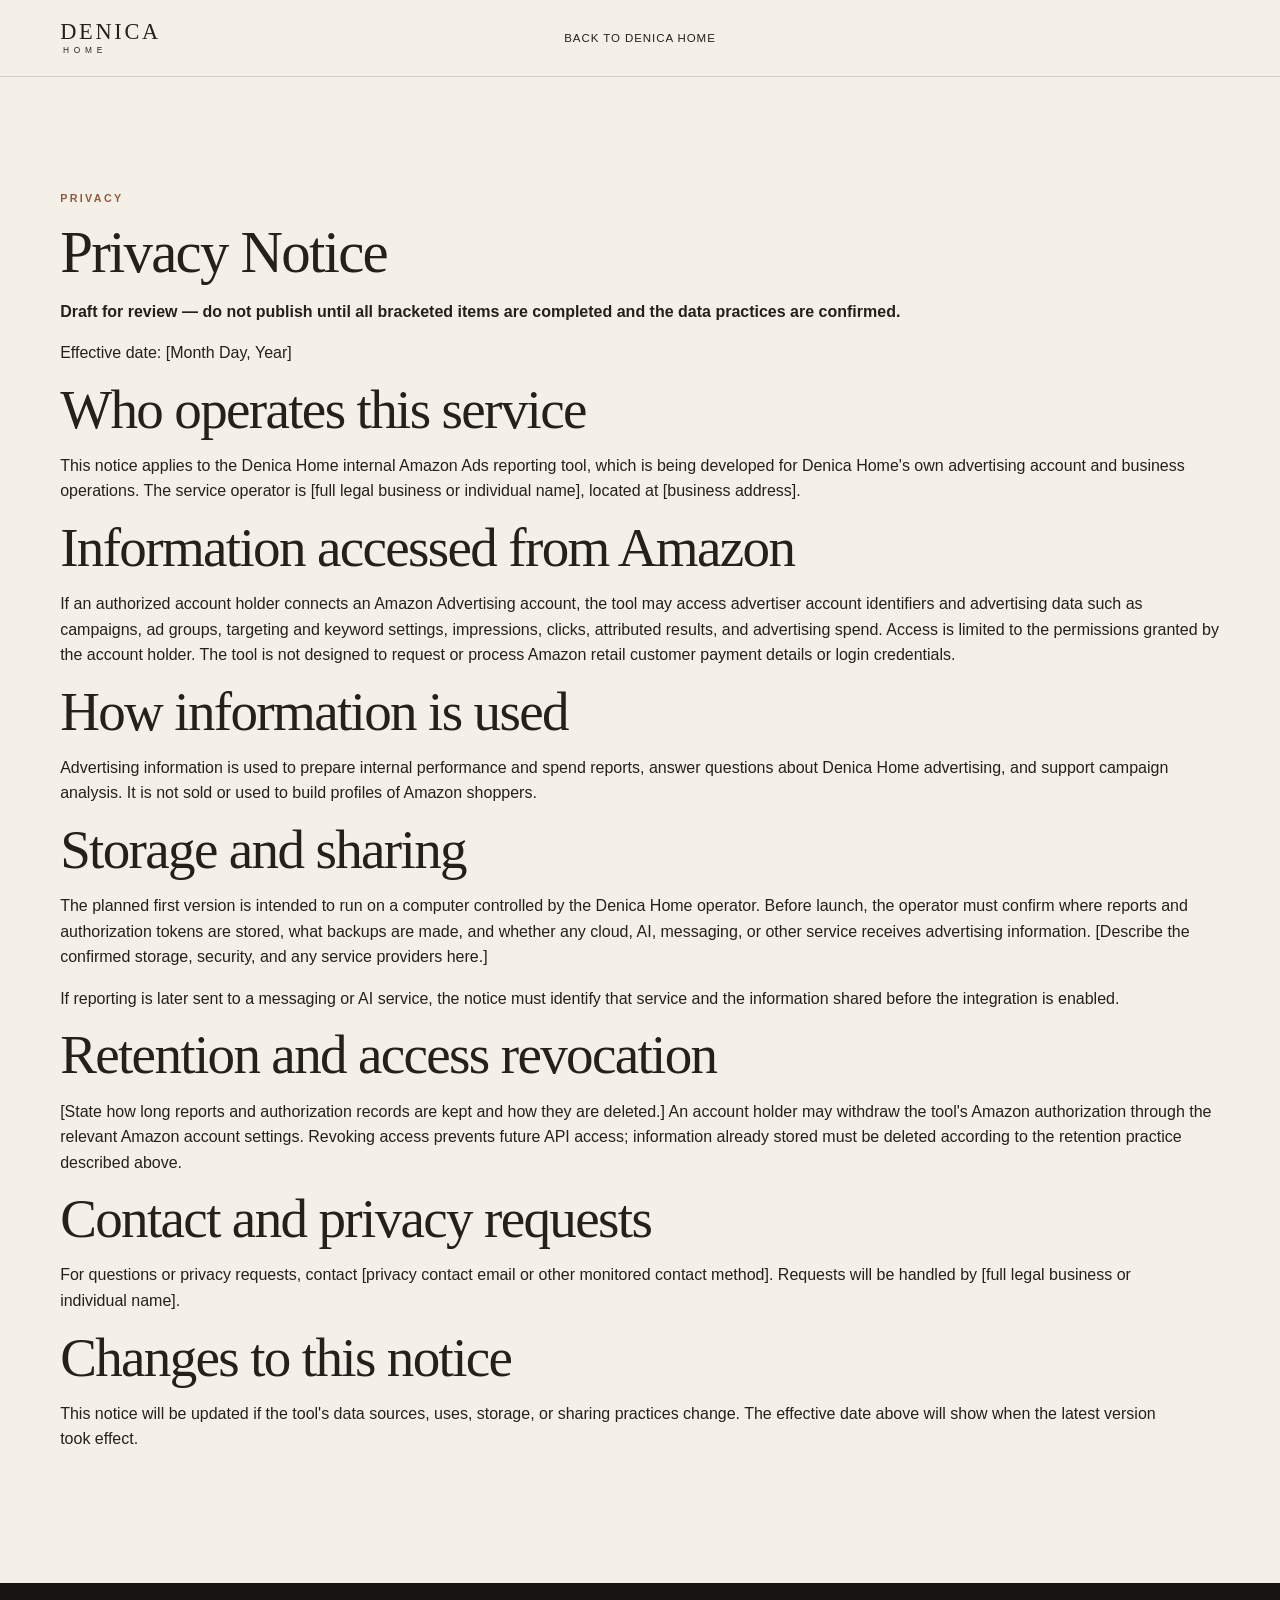
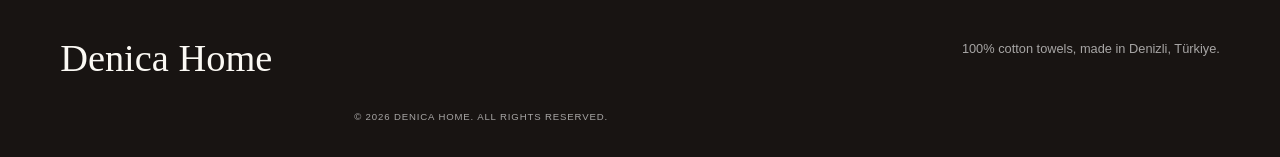
==== privacy-policy.html @ dd14f42d "Add draft privacy notice for Amazon Ads tool" ====
<!doctype html>
<html lang="en">
  <head>
    <meta charset="UTF-8" />
    <meta name="viewport" content="width=device-width, initial-scale=1" />
    <title>Privacy Notice | Denica Home</title>
    <meta name="description" content="Draft privacy notice for the Denica Home Amazon Ads reporting tool." />
    <link rel="canonical" href="https://denicahome.com/privacy-policy" />
    <link rel="stylesheet" href="styles.css" />
  </head>
  <body>
    <header class="site-header">
      <div class="nav-shell">
        <a class="wordmark" href="/" aria-label="Denica Home">
          <span>Denica</span>
          <small>Home</small>
        </a>
        <a class="nav-link-external" href="/">Back to Denica Home</a>
      </div>
    </header>

    <main id="main">
      <section class="section">
        <div class="container">
          <p class="kicker">Privacy</p>
          <h1>Privacy Notice</h1>
          <p><strong>Draft for review — do not publish until all bracketed items are completed and the data practices are confirmed.</strong></p>
          <p>Effective date: [Month Day, Year]</p>

          <h2>Who operates this service</h2>
          <p>
            This notice applies to the Denica Home internal Amazon Ads reporting tool, which is being
            developed for Denica Home's own advertising account and business operations. The service
            operator is [full legal business or individual name], located at [business address].
          </p>

          <h2>Information accessed from Amazon</h2>
          <p>
            If an authorized account holder connects an Amazon Advertising account, the tool may access
            advertiser account identifiers and advertising data such as campaigns, ad groups, targeting
            and keyword settings, impressions, clicks, attributed results, and advertising spend.
            Access is limited to the permissions granted by the account holder. The tool is not designed
            to request or process Amazon retail customer payment details or login credentials.
          </p>

          <h2>How information is used</h2>
          <p>
            Advertising information is used to prepare internal performance and spend reports, answer
            questions about Denica Home advertising, and support campaign analysis. It is not sold or
            used to build profiles of Amazon shoppers.
          </p>

          <h2>Storage and sharing</h2>
          <p>
            The planned first version is intended to run on a computer controlled by the Denica Home
            operator. Before launch, the operator must confirm where reports and authorization tokens
            are stored, what backups are made, and whether any cloud, AI, messaging, or other service
            receives advertising information. [Describe the confirmed storage, security, and any
            service providers here.]
          </p>
          <p>
            If reporting is later sent to a messaging or AI service, the notice must identify that
            service and the information shared before the integration is enabled.
          </p>

          <h2>Retention and access revocation</h2>
          <p>
            [State how long reports and authorization records are kept and how they are deleted.]
            An account holder may withdraw the tool's Amazon authorization through the relevant Amazon
            account settings. Revoking access prevents future API access; information already stored
            must be deleted according to the retention practice described above.
          </p>

          <h2>Contact and privacy requests</h2>
          <p>
            For questions or privacy requests, contact [privacy contact email or other monitored
            contact method]. Requests will be handled by [full legal business or individual name].
          </p>

          <h2>Changes to this notice</h2>
          <p>
            This notice will be updated if the tool's data sources, uses, storage, or sharing practices
            change. The effective date above will show when the latest version took effect.
          </p>
        </div>
      </section>
    </main>

    <footer class="site-footer">
      <div class="container footer-inner">
        <a class="footer-wordmark" href="/">Denica Home</a>
        <p>100% cotton towels, made in Denizli, Türkiye.</p>
        <p class="copyright">© <span data-year>2026</span> Denica Home. All rights reserved.</p>
      </div>
    </footer>
  </body>
</html>
---- styles.css ----
:root {
  --ink: #261f1b;
  --ink-soft: #5f554e;
  --ivory: #f4f0e8;
  --paper: #fbf9f4;
  --sand: #e8dfd2;
  --clay: #8f5a3f;
  --clay-light: #dcbca6;
  --navy: #17293a;
  --line: rgba(38, 31, 27, 0.16);
  --line-light: rgba(255, 255, 255, 0.18);
  --serif: "Libre Caslon Display", Georgia, serif;
  --sans: "DM Sans", Arial, sans-serif;
  --max: 1440px;
  --pad: clamp(1.25rem, 4.7vw, 5.5rem);
  --section-space: clamp(4.5rem, 9vw, 8.5rem);
}

*, *::before, *::after { box-sizing: border-box; }

html {
  scroll-behavior: smooth;
  scroll-padding-top: 5.5rem;
}

body {
  margin: 0;
  min-width: 320px;
  overflow-x: hidden;
  background: var(--ivory);
  color: var(--ink);
  font-family: var(--sans);
  font-size: 1rem;
  line-height: 1.6;
  -webkit-font-smoothing: antialiased;
}

body.menu-open { overflow: hidden; }
img { display: block; max-width: 100%; height: auto; }
picture { display: block; }
a { color: inherit; }
button { font: inherit; }
button, a { -webkit-tap-highlight-color: transparent; }
::selection { background: var(--ink); color: var(--paper); }
:focus-visible { outline: 2px solid var(--clay); outline-offset: 3px; }

.sr-only {
  position: absolute;
  width: 1px;
  height: 1px;
  padding: 0;
  margin: -1px;
  overflow: hidden;
  clip: rect(0, 0, 0, 0);
  white-space: nowrap;
  border: 0;
}

.skip-link {
  position: fixed;
  top: 0.75rem;
  left: 0.75rem;
  z-index: 1000;
  padding: 0.7rem 1rem;
  transform: translateY(-160%);
  background: var(--ink);
  color: white;
  text-decoration: none;
}

.skip-link:focus { transform: translateY(0); }

.container { width: min(100%, var(--max)); margin-inline: auto; padding-inline: var(--pad); }
.section { padding-block: var(--section-space); }

/* Type */

h1, h2, h3 { margin: 0; font-family: var(--serif); font-weight: 400; text-wrap: balance; }
h1, h2 { letter-spacing: -0.03em; line-height: 1; }
h1 { font-size: clamp(2.75rem, 4.6vw, 5.4rem); }
h2 { font-size: clamp(2.3rem, 4.3vw, 4.3rem); }
h1 em, h2 em { color: var(--clay); font-weight: 400; }
p { text-wrap: pretty; }

.kicker {
  margin: 0 0 1.1rem;
  color: var(--clay);
  font-size: 0.67rem;
  font-weight: 600;
  letter-spacing: 0.22em;
  line-height: 1.3;
  text-transform: uppercase;
}

.button {
  min-height: 3.4rem;
  padding: 0.95rem 1.5rem;
  display: inline-flex;
  align-items: center;
  justify-content: center;
  gap: 0.65rem;
  border: 1px solid transparent;
  font-size: 0.69rem;
  font-weight: 600;
  letter-spacing: 0.13em;
  text-decoration: none;
  text-transform: uppercase;
  transition: transform 180ms ease, background 180ms ease, color 180ms ease;
}

.button:hover, .button:focus-visible { transform: translateY(-2px); }
.button-dark { background: var(--ink); color: var(--paper); }
.button-dark:hover, .button-dark:focus-visible { background: var(--clay); }
.button-light { background: var(--paper); color: var(--ink); }
.button-light:hover, .button-light:focus-visible { background: var(--sand); }

.text-link {
  display: inline-flex;
  align-items: center;
  gap: 0.5rem;
  border-bottom: 1px solid currentColor;
  font-size: 0.71rem;
  font-weight: 600;
  letter-spacing: 0.1em;
  line-height: 2;
  text-decoration: none;
  text-transform: uppercase;
  white-space: nowrap;
}

.text-link span { transition: transform 180ms ease; }
.text-link:hover span { transform: translate(2px, -2px); }
.text-link-light { color: var(--paper); }

/* Header */

.site-header {
  position: sticky;
  top: 0;
  z-index: 100;
  background: var(--ivory);
  border-bottom: 1px solid var(--line);
  transition: box-shadow 220ms ease;
}

.site-header.is-sticky { box-shadow: 0 12px 30px rgba(38, 31, 27, 0.07); }

.nav-shell {
  width: min(100%, var(--max));
  min-height: 4.75rem;
  margin: 0 auto;
  padding: 0 var(--pad);
  display: grid;
  grid-template-columns: 1fr auto 1fr;
  align-items: center;
  gap: 1rem;
}

.wordmark {
  justify-self: start;
  display: inline-flex;
  flex-direction: column;
  line-height: 0.78;
  text-decoration: none;
  text-transform: uppercase;
}

.wordmark span { font-family: var(--serif); font-size: 1.4rem; letter-spacing: 0.12em; }
.wordmark small { margin-top: 0.42rem; padding-left: 0.17rem; font-size: 0.52rem; font-weight: 500; letter-spacing: 0.58em; }

.site-nav { display: flex; align-items: center; gap: clamp(1.2rem, 2.6vw, 2.6rem); }

.site-nav a, .nav-link-external {
  position: relative;
  font-size: 0.72rem;
  font-weight: 500;
  letter-spacing: 0.08em;
  text-decoration: none;
  text-transform: uppercase;
}

.site-nav a::after, .nav-link-external::after {
  content: "";
  position: absolute;
  bottom: -0.4rem;
  left: 0;
  width: 100%;
  height: 1px;
  transform: scaleX(0);
  transform-origin: right;
  background: currentColor;
  transition: transform 200ms ease;
}

.site-nav a:hover::after, .site-nav a:focus-visible::after,
.nav-link-external:hover::after, .nav-link-external:focus-visible::after {
  transform: scaleX(1);
  transform-origin: left;
}

.nav-link-external { justify-self: end; }
.nav-link-external span, .nav-shop span { margin-left: 0.3rem; }
.menu-toggle { display: none; }

/* Hero (module 1) */

.hero { position: relative; }
.hero-media img { width: 100%; aspect-ratio: 1464 / 600; object-fit: cover; }

.hero-copy {
  width: min(100%, var(--max));
  margin: 0 auto;
  padding: clamp(2.5rem, 6vw, 4rem) var(--pad) clamp(3rem, 7vw, 4.5rem);
}

.hero-copy h1 { max-width: 13ch; }

.hero-intro {
  max-width: 34rem;
  margin: 1.5rem 0 0;
  color: var(--ink-soft);
  font-size: clamp(1rem, 1.2vw, 1.12rem);
  font-weight: 300;
  line-height: 1.7;
}

.hero-actions { margin-top: 2rem; display: flex; flex-wrap: wrap; align-items: center; gap: 1.25rem 1.8rem; }

.facts { border-top: 1px solid var(--line); border-bottom: 1px solid var(--line); }
.facts-list { margin-block: 0; display: grid; grid-template-columns: repeat(4, minmax(0, 1fr)); }
.facts-list div { padding: 1.5rem 1rem 1.5rem 0; }
.facts-list div + div { padding-left: clamp(1rem, 2.5vw, 2rem); border-left: 1px solid var(--line); }
.facts-list dt { font-family: var(--serif); font-size: clamp(1.35rem, 2.2vw, 1.9rem); line-height: 1.15; }
.facts-list dd { margin: 0.2rem 0 0; color: var(--ink-soft); font-size: 0.66rem; font-weight: 500; letter-spacing: 0.08em; text-transform: uppercase; }

/* Section heading */

.section-head {
  margin-bottom: clamp(2.5rem, 5vw, 4.5rem);
  display: grid;
  grid-template-columns: minmax(0, 1fr) minmax(0, 26rem);
  align-items: end;
  gap: 1.5rem 4rem;
}

.section-head h2 { max-width: 17ch; }
.section-head > p { margin: 0 0 0.35rem; color: var(--ink-soft); font-weight: 300; }

/* Details (module 2) */

.details { background: var(--paper); }

.feature-grid {
  margin: 0;
  padding: 0;
  display: grid;
  grid-template-columns: repeat(4, minmax(0, 1fr));
  gap: clamp(1.25rem, 2vw, 1.75rem);
  list-style: none;
}

.feature-card img { width: 100%; aspect-ratio: 4 / 3; object-fit: cover; }
.feature-card h3 { margin: 1.3rem 0 0.5rem; font-size: clamp(1.35rem, 1.8vw, 1.7rem); line-height: 1.15; }
.feature-card p { margin: 0; color: var(--ink-soft); font-size: 0.93rem; font-weight: 300; line-height: 1.65; }

/* Close-up hotspots (module 3) */

.closeup { background: var(--navy); color: var(--paper); }
.closeup .kicker { color: var(--clay-light); }
.closeup .section-head > p { color: rgba(255, 255, 255, 0.68); }

.closeup-figure { position: relative; margin: 0; }
.closeup-figure img { width: 100%; aspect-ratio: 1464 / 600; object-fit: cover; }

.pin {
  position: absolute;
  top: var(--y);
  left: var(--x);
  width: 2.4rem;
  height: 2.4rem;
  display: grid;
  place-items: center;
  transform: translate(-50%, -50%);
  border-radius: 50%;
  background: var(--paper);
  color: var(--ink);
  font-size: 0.78rem;
  font-weight: 600;
  box-shadow: 0 6px 18px rgba(0, 0, 0, 0.28);
  transition: transform 200ms ease, background 200ms ease, color 200ms ease;
}

.pin::before {
  content: "";
  position: absolute;
  inset: -0.45rem;
  border: 1px solid rgba(251, 249, 244, 0.8);
  border-radius: 50%;
  animation: pin-pulse 2.6s ease-out infinite;
}

@keyframes pin-pulse {
  0% { transform: scale(0.7); opacity: 1; }
  80%, 100% { transform: scale(1.35); opacity: 0; }
}

.pin.is-active { background: var(--clay); color: var(--paper); transform: translate(-50%, -50%) scale(1.12); }

.closeup-list {
  margin: clamp(2rem, 4vw, 3rem) 0 0;
  padding: 0;
  display: grid;
  grid-template-columns: repeat(4, minmax(0, 1fr));
  gap: 1.5rem clamp(1rem, 2vw, 1.75rem);
  list-style: none;
}

.closeup-list li { padding-top: 1.4rem; display: grid; grid-template-columns: auto 1fr; gap: 0.9rem; border-top: 1px solid var(--line-light); }

.closeup-num {
  width: 1.9rem;
  height: 1.9rem;
  display: grid;
  place-items: center;
  border: 1px solid rgba(255, 255, 255, 0.4);
  border-radius: 50%;
  font-size: 0.7rem;
  font-weight: 600;
  transition: background 200ms ease, color 200ms ease;
}

.closeup-list li.is-active .closeup-num { border-color: var(--paper); background: var(--paper); color: var(--ink); }
.closeup-list h3 { margin: 0.1rem 0 0.4rem; font-size: 1.3rem; line-height: 1.2; }
.closeup-list p { margin: 0; color: rgba(255, 255, 255, 0.68); font-size: 0.9rem; font-weight: 300; }

/* Collection tabs (module 4) */

.tab-list { display: none; }
.js .tab-list { margin-bottom: 1.5rem; display: flex; flex-wrap: wrap; gap: 0.5rem; }

.tab {
  min-height: 2.9rem;
  padding: 0.6rem 1.25rem;
  border: 1px solid var(--line);
  border-radius: 999px;
  background: transparent;
  color: var(--ink);
  cursor: pointer;
  font-size: 0.7rem;
  font-weight: 600;
  letter-spacing: 0.1em;
  text-transform: uppercase;
  transition: background 180ms ease, color 180ms ease, border-color 180ms ease;
}

.tab:hover { border-color: var(--ink); }
.tab[aria-selected="true"] { border-color: var(--ink); background: var(--ink); color: var(--paper); }

.tab-panel { position: relative; background: var(--paper); }
.tab-panel + .tab-panel { margin-top: 2rem; }
.js .tab-panel + .tab-panel { margin-top: 0; }
.panel-media img { width: 100%; aspect-ratio: 1464 / 600; object-fit: cover; }

.panel-copy { padding: clamp(1.75rem, 4vw, 2.5rem); }
.panel-copy .kicker { margin-bottom: 0.8rem; }
.panel-copy h3 { font-size: clamp(2.2rem, 3.4vw, 3.4rem); letter-spacing: -0.02em; line-height: 1; }
.panel-meta { margin: 0.7rem 0 0; color: var(--ink-soft); font-size: 0.68rem; font-weight: 600; letter-spacing: 0.1em; text-transform: uppercase; }
.panel-body { max-width: 30rem; margin: 1rem 0 0; color: var(--ink-soft); font-weight: 300; }

.shop-row { margin-top: 1.4rem; padding-top: 1.2rem; border-top: 1px solid var(--line); }
.shop-label { margin: 0 0 0.7rem; color: var(--ink-soft); font-size: 0.64rem; font-weight: 600; letter-spacing: 0.14em; text-transform: uppercase; }
.swatch-links { margin: 0; padding: 0; display: flex; flex-wrap: wrap; gap: 0.5rem; list-style: none; }

.swatch-link {
  min-height: 2.6rem;
  padding: 0.4rem 0.95rem 0.4rem 0.45rem;
  display: inline-flex;
  align-items: center;
  gap: 0.55rem;
  border: 1px solid var(--line);
  border-radius: 999px;
  background: var(--paper);
  font-size: 0.8rem;
  font-weight: 500;
  text-decoration: none;
  transition: border-color 180ms ease, transform 180ms ease;
}

.swatch-link:hover, .swatch-link:focus-visible { border-color: var(--ink); transform: translateY(-1px); }
.swatch { width: 1.4rem; height: 1.4rem; flex: 0 0 auto; border-radius: 50%; box-shadow: inset 0 0 0 1px rgba(38, 31, 27, 0.22); }
.swatch-white { background: #f7f6f2; }
.swatch-gray { background: #4a4a4c; }
.swatch-navy { background: #1d2b52; }

/* Compare (module 6) */

.compare { background: var(--paper); }
.table-wrap { overflow-x: auto; border-top: 1px solid var(--ink); -webkit-overflow-scrolling: touch; }
.compare-table { width: 100%; min-width: 46rem; border-collapse: collapse; table-layout: fixed; }
.col-feature { width: 9rem; }

.compare-table th, .compare-table td {
  padding: 1rem 0.9rem;
  border-bottom: 1px solid var(--line);
  font-size: 0.93rem;
  text-align: left;
  vertical-align: top;
}

.compare-table thead th { padding-top: 1.5rem; font-family: var(--serif); font-size: 1.3rem; font-weight: 400; line-height: 1.15; vertical-align: bottom; }
.compare-table thead img { width: 100%; margin-bottom: 0.9rem; aspect-ratio: 4 / 3; object-fit: cover; }

.compare-table th[scope="row"] {
  color: var(--ink-soft);
  font-size: 0.64rem;
  font-weight: 600;
  letter-spacing: 0.12em;
  text-transform: uppercase;
}

.compare-table th[scope="row"], .compare-table thead th:first-child { position: sticky; left: 0; z-index: 1; background: var(--paper); }
.compare-table small { color: var(--ink-soft); font-size: 0.8rem; }
.compare-table tfoot th, .compare-table tfoot td { padding-top: 1.3rem; border-bottom: 0; }

/* Care (module 5) */

.care { background: var(--sand); }
.care-layout { display: grid; grid-template-columns: minmax(0, 1fr) minmax(0, 1fr); align-items: center; gap: clamp(2.5rem, 7vw, 7rem); }
.care-media img { width: 100%; aspect-ratio: 4 / 3; object-fit: cover; }
.care-copy h2 { max-width: 14ch; }

.care-steps { margin: 2.2rem 0 0; padding: 0; border-top: 1px solid rgba(38, 31, 27, 0.25); counter-reset: step; list-style: none; }
.care-steps li { padding: 1.1rem 0; display: grid; grid-template-columns: 2.6rem 1fr; border-bottom: 1px solid rgba(38, 31, 27, 0.25); counter-increment: step; }
.care-steps li::before { content: "0" counter(step); padding-top: 0.45rem; color: var(--clay); font-size: 0.68rem; font-weight: 600; letter-spacing: 0.1em; }
.care-steps strong { display: block; font-family: var(--serif); font-size: 1.35rem; font-weight: 400; line-height: 1.3; }
.care-steps span { color: var(--ink-soft); font-size: 0.93rem; font-weight: 300; }
.care-note { margin: 1.2rem 0 0; color: var(--ink-soft); font-size: 0.8rem; }

/* FAQ (module 7) */

.faq { position: relative; background: var(--sand); }
.faq-media img { width: 100%; aspect-ratio: 16 / 9; object-fit: cover; object-position: 80% center; }
.faq > .container { padding-block: 0 var(--section-space); }
.faq-card { position: relative; margin-top: -3rem; padding: clamp(2rem, 5vw, 3.5rem); background: var(--paper); box-shadow: 0 24px 60px rgba(38, 31, 27, 0.1); }
.faq-card h2 { margin-bottom: 1.8rem; }

.accordion { border-top: 1px solid var(--line); }
.accordion details { border-bottom: 1px solid var(--line); }

.accordion summary {
  position: relative;
  padding: 1.25rem 2.25rem 1.25rem 0;
  cursor: pointer;
  font-family: var(--serif);
  font-size: clamp(1.15rem, 1.7vw, 1.4rem);
  line-height: 1.3;
  list-style: none;
}

.accordion summary::-webkit-details-marker { display: none; }
.accordion summary::after { content: "+"; position: absolute; top: 1.1rem; right: 0.25rem; font-family: var(--sans); font-size: 1.2rem; font-weight: 300; }
.accordion details[open] summary::after { content: "−"; }
.accordion details p { max-width: 36rem; margin: -0.25rem 0 1.4rem; color: var(--ink-soft); font-weight: 300; }

/* Closing and footer */

.closing-section { min-height: 38rem; display: grid; grid-template-columns: 0.8fr 1.2fr; background: var(--ink); color: var(--paper); }
.closing-logo { display: grid; place-items: center; overflow: hidden; background: #fcf8f2; }
.closing-logo img { width: min(78%, 27rem); mix-blend-mode: multiply; }
.closing-copy { padding: clamp(3.5rem, 9vw, 8rem); display: flex; flex-direction: column; align-items: flex-start; justify-content: center; }
.closing-copy .kicker { color: var(--clay-light); }
.closing-copy h2 { font-size: clamp(2.8rem, 5.6vw, 6rem); }
.closing-copy > p:not(.kicker) { max-width: 30rem; margin: 1.8rem 0 2.2rem; color: rgba(255, 255, 255, 0.62); font-weight: 300; }
.closing-actions { display: flex; flex-wrap: wrap; align-items: center; gap: 1.25rem 1.8rem; }

.site-footer { background: #181412; color: rgba(255, 255, 255, 0.62); }
.footer-inner { padding-block: 3.5rem 2rem; display: grid; grid-template-columns: 1fr 1fr; gap: 2rem 4rem; }
.footer-wordmark { color: var(--paper); font-family: var(--serif); font-size: clamp(1.8rem, 3vw, 2.6rem); line-height: 1; text-decoration: none; }
.footer-inner > p { max-width: 24rem; justify-self: end; margin: 0; font-size: 0.8rem; text-align: right; }
.footer-links { display: flex; flex-wrap: wrap; gap: 1rem 1.8rem; }
.footer-links a { color: rgba(255, 255, 255, 0.72); font-size: 0.64rem; font-weight: 500; letter-spacing: 0.11em; text-decoration: none; text-transform: uppercase; }
.footer-inner .copyright { align-self: end; font-size: 0.6rem; letter-spacing: 0.09em; text-transform: uppercase; }

/* Reveal */

.reveal { opacity: 1; transform: none; }
.js .reveal { opacity: 0; transform: translateY(1.3rem); transition: opacity 700ms ease, transform 700ms cubic-bezier(0.2, 0.7, 0.2, 1); }
.js .reveal.is-visible { opacity: 1; transform: translateY(0); }

/* Wide: overlay copy on photography */

@media (min-width: 1080px) {
  .hero::after {
    content: "";
    position: absolute;
    inset: 0;
    z-index: 1;
    pointer-events: none;
    background: linear-gradient(90deg, rgba(244, 240, 232, 0.94) 0%, rgba(244, 240, 232, 0.78) 26%, rgba(244, 240, 232, 0) 50%);
  }

  .hero-copy {
    position: absolute;
    inset: 0;
    z-index: 2;
    display: flex;
    flex-direction: column;
    align-items: flex-start;
    justify-content: center;
    padding-block: 0;
  }

  .hero-intro { max-width: min(31rem, 34vw); }

  .tab-panel { background: none; }

  .panel-copy {
    position: absolute;
    top: 50%;
    left: clamp(1.5rem, 3vw, 3rem);
    width: min(27rem, 38%);
    transform: translateY(-50%);
    background: rgba(251, 249, 244, 0.95);
    box-shadow: 0 20px 50px rgba(38, 31, 27, 0.12);
  }

  .faq { padding-block: var(--section-space); overflow: hidden; }
  .faq-media { position: absolute; inset: 0; }
  .faq-media img { height: 100%; aspect-ratio: auto; object-position: 85% center; }
  .faq > .container { position: relative; padding-block: 0; }
  .faq-card { width: min(40rem, 52%); margin-top: 0; }
}

@media (max-width: 1080px) {
  .section-head { grid-template-columns: 1fr; }
  .feature-grid, .closeup-list { grid-template-columns: repeat(2, minmax(0, 1fr)); }
  .feature-grid { row-gap: 2.5rem; }
}

@media (max-width: 820px) {
  html { scroll-padding-top: 4.75rem; }
  .nav-shell { min-height: 4.5rem; grid-template-columns: 1fr auto; }
  .menu-toggle { position: relative; z-index: 102; width: 2.75rem; height: 2.75rem; padding: 0; display: grid; place-content: center; gap: 0.38rem; border: 0; background: transparent; color: var(--ink); cursor: pointer; }
  .menu-toggle span:not(.sr-only) { width: 1.45rem; height: 1px; display: block; background: currentColor; transition: transform 200ms ease; }
  .menu-toggle[aria-expanded="true"] span:not(.sr-only):nth-of-type(2) { transform: translateY(0.22rem) rotate(45deg); }
  .menu-toggle[aria-expanded="true"] span:not(.sr-only):nth-of-type(3) { transform: translateY(-0.22rem) rotate(-45deg); }
  .site-nav { position: fixed; inset: 0; z-index: 101; padding: 7rem var(--pad) 3rem; display: flex; flex-direction: column; align-items: flex-start; justify-content: center; gap: 1.25rem; transform: translateY(-105%); visibility: hidden; background: var(--ivory); transition: transform 320ms cubic-bezier(0.5, 0, 0.2, 1), visibility 320ms; }
  .site-nav.is-open { transform: translateY(0); visibility: visible; }
  .site-nav a { font-family: var(--serif); font-size: clamp(2.6rem, 11vw, 4.5rem); font-weight: 400; letter-spacing: -0.03em; text-transform: none; }
  .nav-link-external { display: none; }
  .facts-list { grid-template-columns: repeat(2, minmax(0, 1fr)); }
  .facts-list div:nth-child(3) { padding-left: 0; border-left: 0; }
  .facts-list div:nth-child(-n + 2) { border-bottom: 1px solid var(--line); }
  .care-layout { grid-template-columns: 1fr; }
  .closing-section { grid-template-columns: 1fr; }
  .closing-logo { min-height: 24rem; }
}

@media (max-width: 760px) {
  .hero-media img, .closeup-figure img, .panel-media img { aspect-ratio: 4 / 3; }
  .pin { top: var(--my); left: var(--mx); width: 2.1rem; height: 2.1rem; }
}

@media (max-width: 580px) {
  .hero-actions { flex-direction: column; align-items: flex-start; }
  .feature-grid, .closeup-list { grid-template-columns: 1fr; }
  .faq-card { margin-top: -2rem; }
  .accordion summary { font-size: 1.12rem; }
  .closing-logo { min-height: 20rem; }
  .closing-copy { padding: 4.5rem var(--pad); }
  .footer-inner { grid-template-columns: 1fr; }
  .footer-inner > p { justify-self: start; text-align: left; }
}

@media (prefers-reduced-motion: reduce) {
  *, *::before, *::after { scroll-behavior: auto !important; animation-duration: 0.01ms !important; animation-iteration-count: 1 !important; transition-duration: 0.01ms !important; }
  .js .reveal { opacity: 1; transform: none; }
}
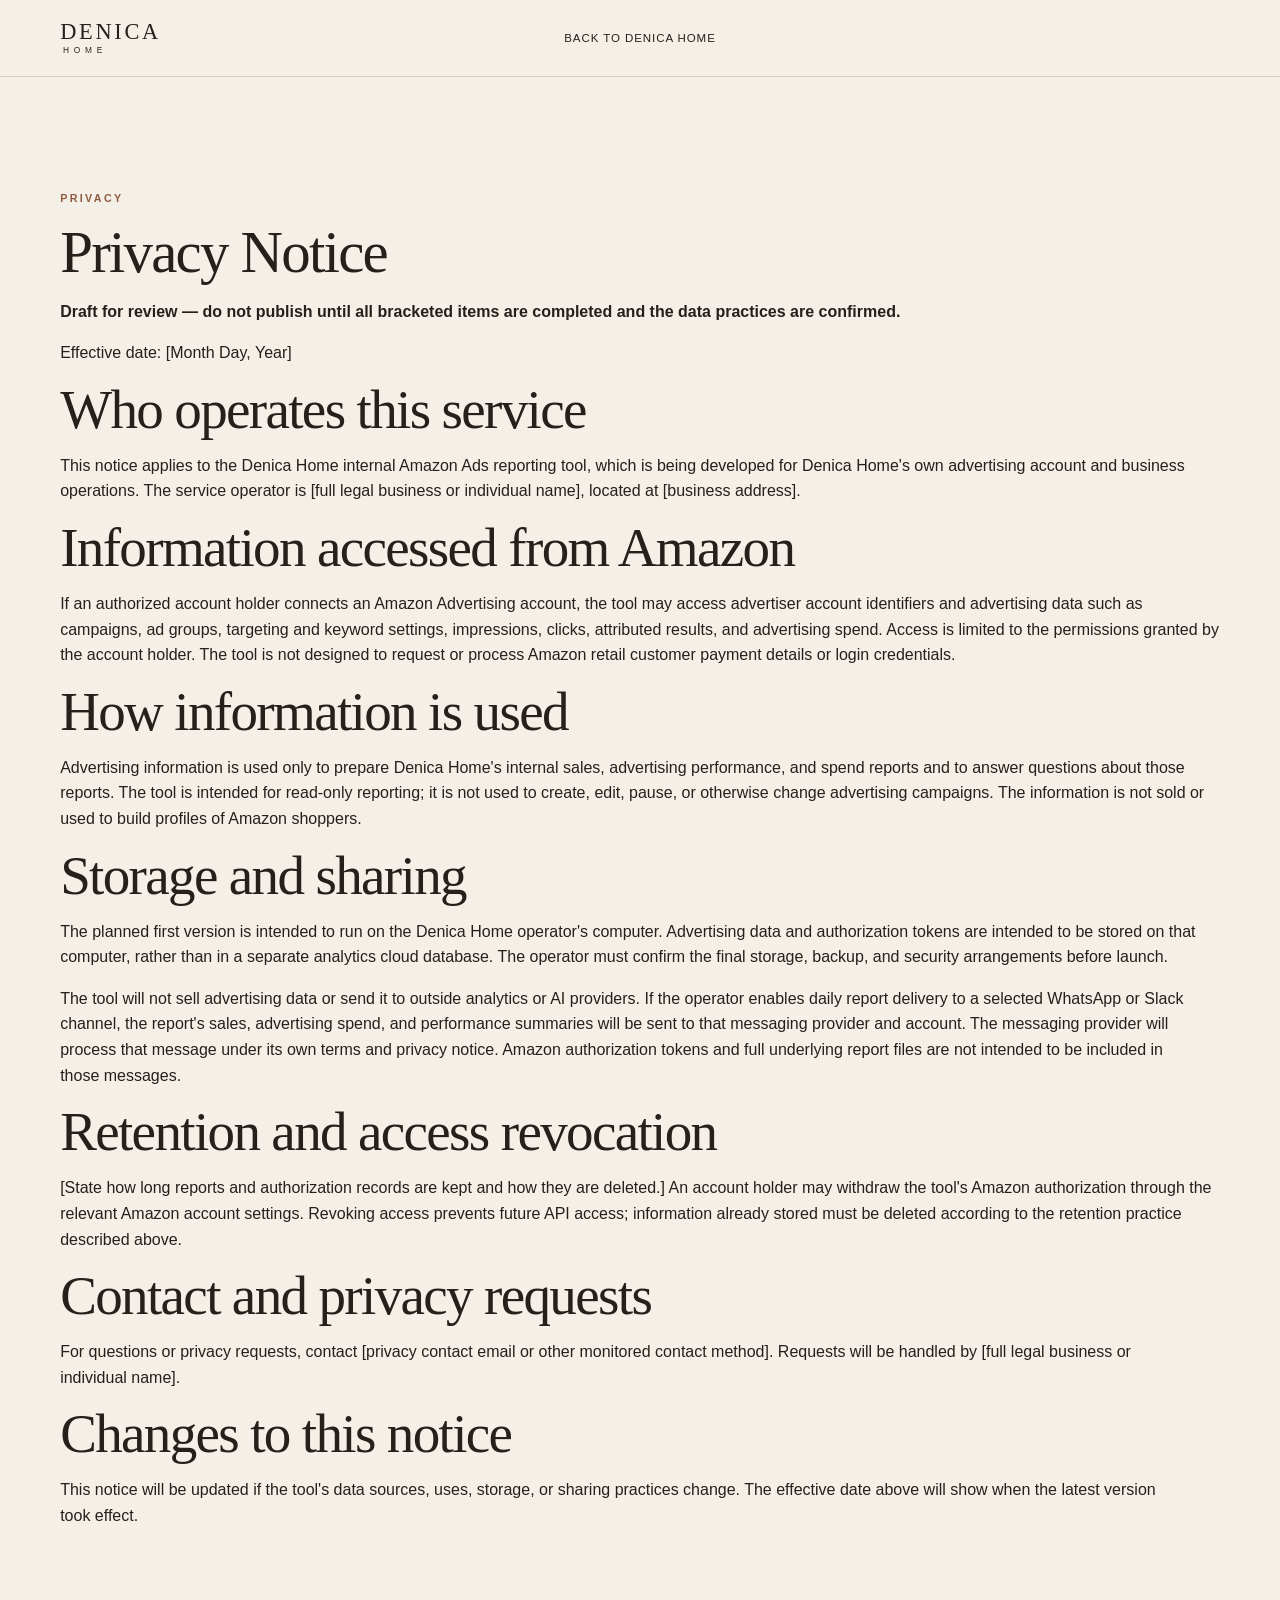
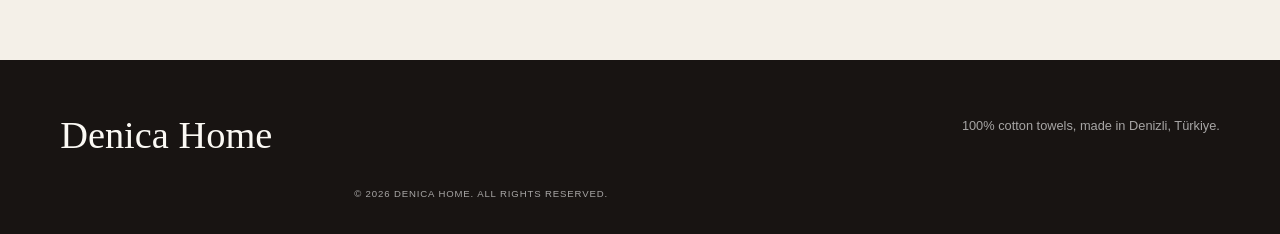
==== commit 49cec14a: "Clarify report-only data use and messaging delivery" ====
--- a/privacy-policy.html
+++ b/privacy-policy.html
@@ -5,7 +5,7 @@
     <meta name="viewport" content="width=device-width, initial-scale=1" />
     <title>Privacy Notice | Denica Home</title>
     <meta name="description" content="Draft privacy notice for the Denica Home Amazon Ads reporting tool." />
-    <link rel="canonical" href="https://denicahome.com/privacy-policy" />
+    <link rel="canonical" href="https://denicahome.com/privacy-policy.html" />
     <link rel="stylesheet" href="styles.css" />
   </head>
   <body>
@@ -45,22 +45,27 @@
 
           <h2>How information is used</h2>
           <p>
-            Advertising information is used to prepare internal performance and spend reports, answer
-            questions about Denica Home advertising, and support campaign analysis. It is not sold or
-            used to build profiles of Amazon shoppers.
+            Advertising information is used only to prepare Denica Home's internal sales, advertising
+            performance, and spend reports and to answer questions about those reports. The tool is
+            intended for read-only reporting; it is not used to create, edit, pause, or otherwise
+            change advertising campaigns. The information is not sold or used to build profiles of
+            Amazon shoppers.
           </p>
 
           <h2>Storage and sharing</h2>
           <p>
-            The planned first version is intended to run on a computer controlled by the Denica Home
-            operator. Before launch, the operator must confirm where reports and authorization tokens
-            are stored, what backups are made, and whether any cloud, AI, messaging, or other service
-            receives advertising information. [Describe the confirmed storage, security, and any
-            service providers here.]
+            The planned first version is intended to run on the Denica Home operator's computer.
+            Advertising data and authorization tokens are intended to be stored on that computer,
+            rather than in a separate analytics cloud database. The operator must confirm the final
+            storage, backup, and security arrangements before launch.
           </p>
           <p>
-            If reporting is later sent to a messaging or AI service, the notice must identify that
-            service and the information shared before the integration is enabled.
+            The tool will not sell advertising data or send it to outside analytics or AI providers.
+            If the operator enables daily report delivery to a selected WhatsApp or Slack channel,
+            the report's sales, advertising spend, and performance summaries will be sent to that
+            messaging provider and account. The messaging provider will process that message under
+            its own terms and privacy notice. Amazon authorization tokens and full underlying report
+            files are not intended to be included in those messages.
           </p>
 
           <h2>Retention and access revocation</h2>
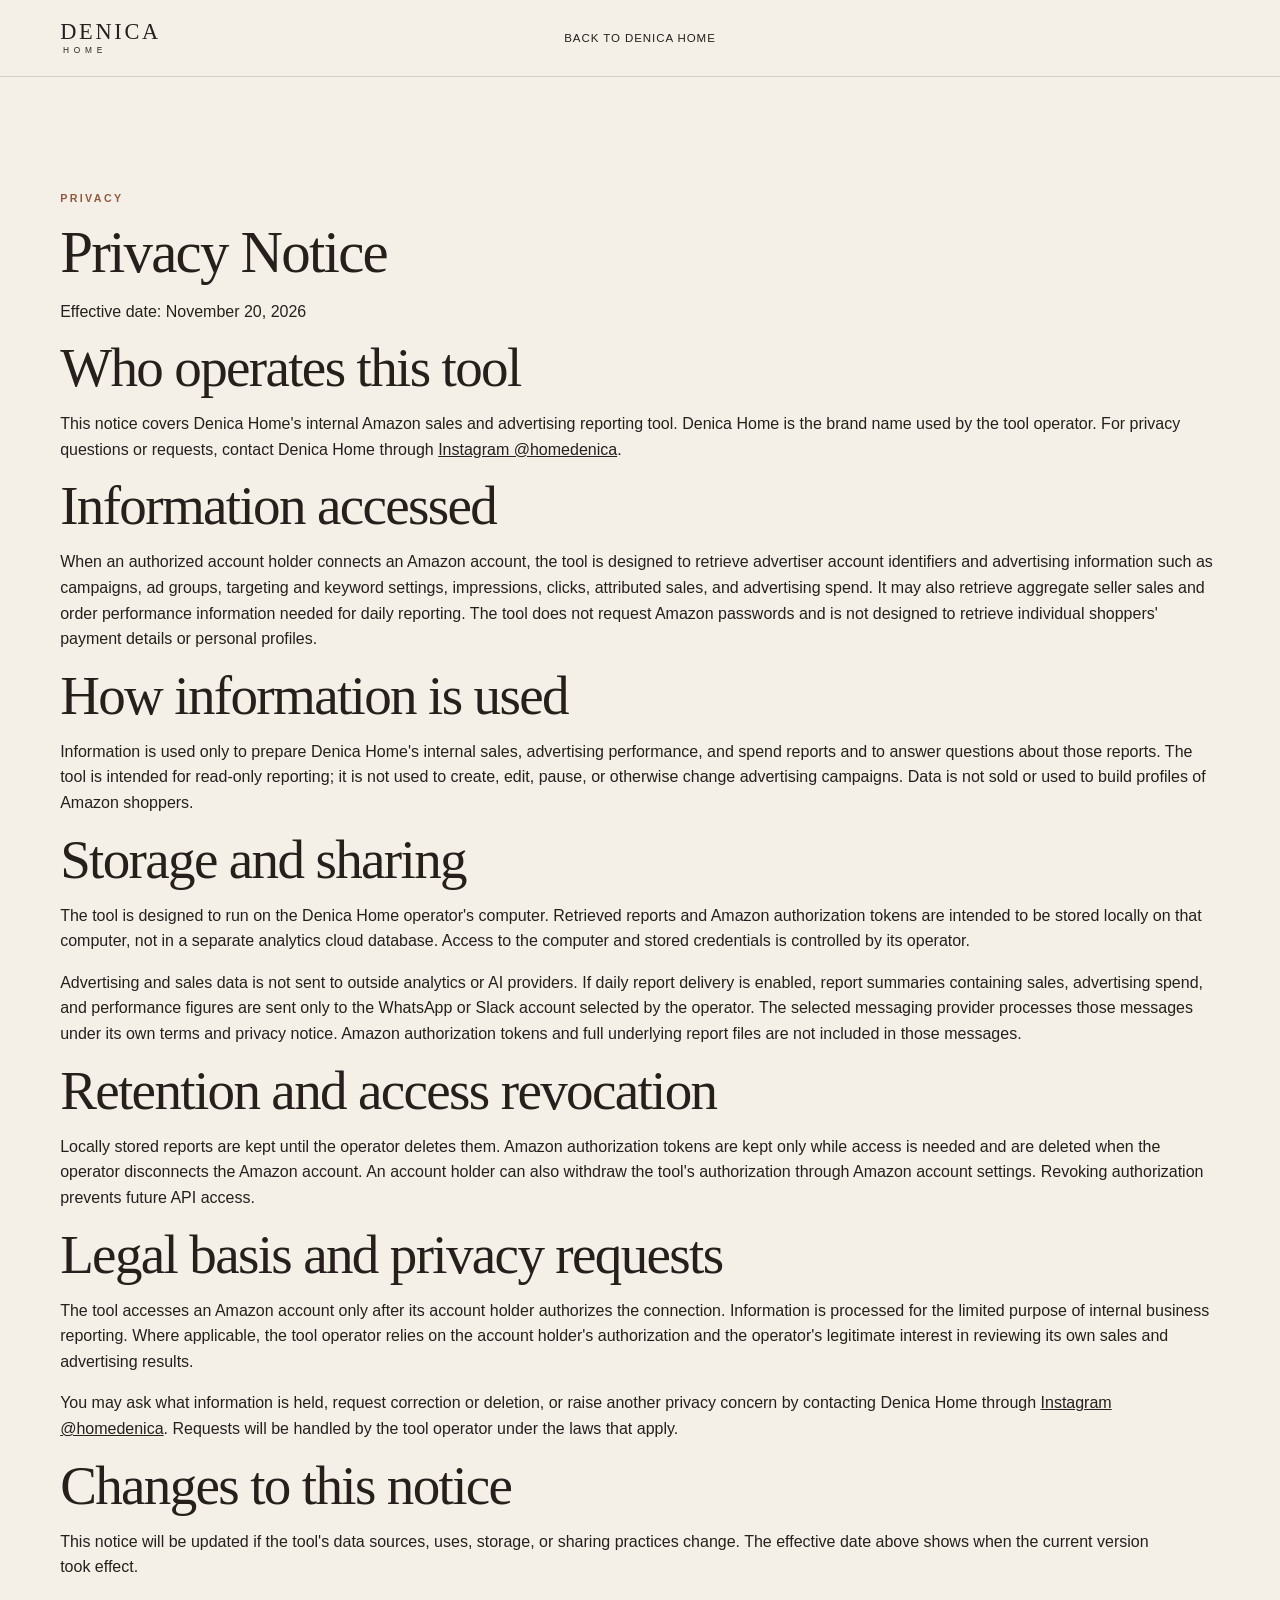
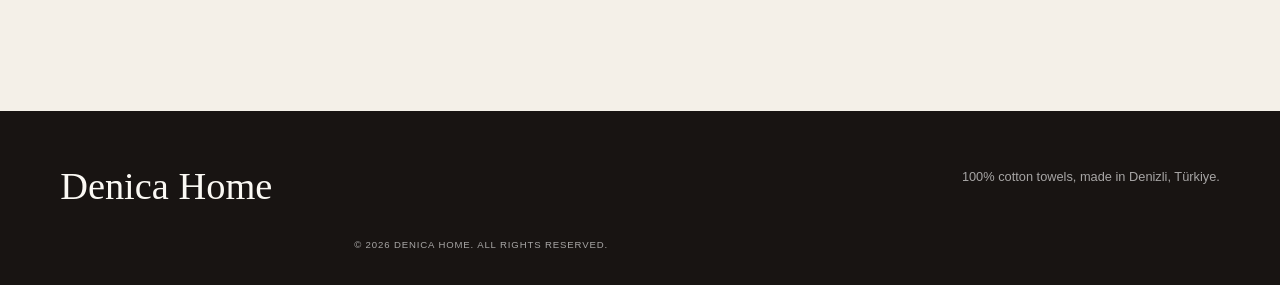
==== commit 2aa27e5f: "Publish privacy notice for Amazon reporting tool" ====
--- a/privacy-policy.html
+++ b/privacy-policy.html
@@ -4,7 +4,7 @@
     <meta charset="UTF-8" />
     <meta name="viewport" content="width=device-width, initial-scale=1" />
     <title>Privacy Notice | Denica Home</title>
-    <meta name="description" content="Draft privacy notice for the Denica Home Amazon Ads reporting tool." />
+    <meta name="description" content="Privacy notice for Denica Home's internal Amazon sales and advertising reporting tool." />
     <link rel="canonical" href="https://denicahome.com/privacy-policy.html" />
     <link rel="stylesheet" href="styles.css" />
   </head>
@@ -24,68 +24,75 @@
         <div class="container">
           <p class="kicker">Privacy</p>
           <h1>Privacy Notice</h1>
-          <p><strong>Draft for review — do not publish until all bracketed items are completed and the data practices are confirmed.</strong></p>
-          <p>Effective date: [Month Day, Year]</p>
+          <p>Effective date: November 20, 2026</p>
 
-          <h2>Who operates this service</h2>
+          <h2>Who operates this tool</h2>
           <p>
-            This notice applies to the Denica Home internal Amazon Ads reporting tool, which is being
-            developed for Denica Home's own advertising account and business operations. The service
-            operator is [full legal business or individual name], located at [business address].
+            This notice covers Denica Home's internal Amazon sales and advertising reporting tool.
+            Denica Home is the brand name used by the tool operator. For privacy questions or requests,
+            contact Denica Home through <a href="https://www.instagram.com/homedenica">Instagram @homedenica</a>.
           </p>
 
-          <h2>Information accessed from Amazon</h2>
+          <h2>Information accessed</h2>
           <p>
-            If an authorized account holder connects an Amazon Advertising account, the tool may access
-            advertiser account identifiers and advertising data such as campaigns, ad groups, targeting
-            and keyword settings, impressions, clicks, attributed results, and advertising spend.
-            Access is limited to the permissions granted by the account holder. The tool is not designed
-            to request or process Amazon retail customer payment details or login credentials.
+            When an authorized account holder connects an Amazon account, the tool is designed to
+            retrieve advertiser account identifiers and advertising information such as campaigns,
+            ad groups, targeting and keyword settings, impressions, clicks, attributed sales, and
+            advertising spend. It may also retrieve aggregate seller sales and order performance
+            information needed for daily reporting. The tool does not request Amazon passwords and
+            is not designed to retrieve individual shoppers' payment details or personal profiles.
           </p>
 
           <h2>How information is used</h2>
           <p>
-            Advertising information is used only to prepare Denica Home's internal sales, advertising
-            performance, and spend reports and to answer questions about those reports. The tool is
-            intended for read-only reporting; it is not used to create, edit, pause, or otherwise
-            change advertising campaigns. The information is not sold or used to build profiles of
-            Amazon shoppers.
+            Information is used only to prepare Denica Home's internal sales, advertising performance,
+            and spend reports and to answer questions about those reports. The tool is intended for
+            read-only reporting; it is not used to create, edit, pause, or otherwise change advertising
+            campaigns. Data is not sold or used to build profiles of Amazon shoppers.
           </p>
 
           <h2>Storage and sharing</h2>
           <p>
-            The planned first version is intended to run on the Denica Home operator's computer.
-            Advertising data and authorization tokens are intended to be stored on that computer,
-            rather than in a separate analytics cloud database. The operator must confirm the final
-            storage, backup, and security arrangements before launch.
+            The tool is designed to run on the Denica Home operator's computer. Retrieved reports and
+            Amazon authorization tokens are intended to be stored locally on that computer, not in a
+            separate analytics cloud database. Access to the computer and stored credentials is
+            controlled by its operator.
           </p>
           <p>
-            The tool will not sell advertising data or send it to outside analytics or AI providers.
-            If the operator enables daily report delivery to a selected WhatsApp or Slack channel,
-            the report's sales, advertising spend, and performance summaries will be sent to that
-            messaging provider and account. The messaging provider will process that message under
-            its own terms and privacy notice. Amazon authorization tokens and full underlying report
-            files are not intended to be included in those messages.
+            Advertising and sales data is not sent to outside analytics or AI providers. If daily
+            report delivery is enabled, report summaries containing sales, advertising spend, and
+            performance figures are sent only to the WhatsApp or Slack account selected by the
+            operator. The selected messaging provider processes those messages under its own terms
+            and privacy notice. Amazon authorization tokens and full underlying report files are not
+            included in those messages.
           </p>
 
           <h2>Retention and access revocation</h2>
           <p>
-            [State how long reports and authorization records are kept and how they are deleted.]
-            An account holder may withdraw the tool's Amazon authorization through the relevant Amazon
-            account settings. Revoking access prevents future API access; information already stored
-            must be deleted according to the retention practice described above.
+            Locally stored reports are kept until the operator deletes them. Amazon authorization
+            tokens are kept only while access is needed and are deleted when the operator disconnects
+            the Amazon account. An account holder can also withdraw the tool's authorization through
+            Amazon account settings. Revoking authorization prevents future API access.
           </p>
 
-          <h2>Contact and privacy requests</h2>
+          <h2>Legal basis and privacy requests</h2>
           <p>
-            For questions or privacy requests, contact [privacy contact email or other monitored
-            contact method]. Requests will be handled by [full legal business or individual name].
+            The tool accesses an Amazon account only after its account holder authorizes the
+            connection. Information is processed for the limited purpose of internal business
+            reporting. Where applicable, the tool operator relies on the account holder's authorization
+            and the operator's legitimate interest in reviewing its own sales and advertising results.
+          </p>
+          <p>
+            You may ask what information is held, request correction or deletion, or raise another
+            privacy concern by contacting Denica Home through
+            <a href="https://www.instagram.com/homedenica">Instagram @homedenica</a>. Requests will
+            be handled by the tool operator under the laws that apply.
           </p>
 
           <h2>Changes to this notice</h2>
           <p>
             This notice will be updated if the tool's data sources, uses, storage, or sharing practices
-            change. The effective date above will show when the latest version took effect.
+            change. The effective date above shows when the current version took effect.
           </p>
         </div>
       </section>
